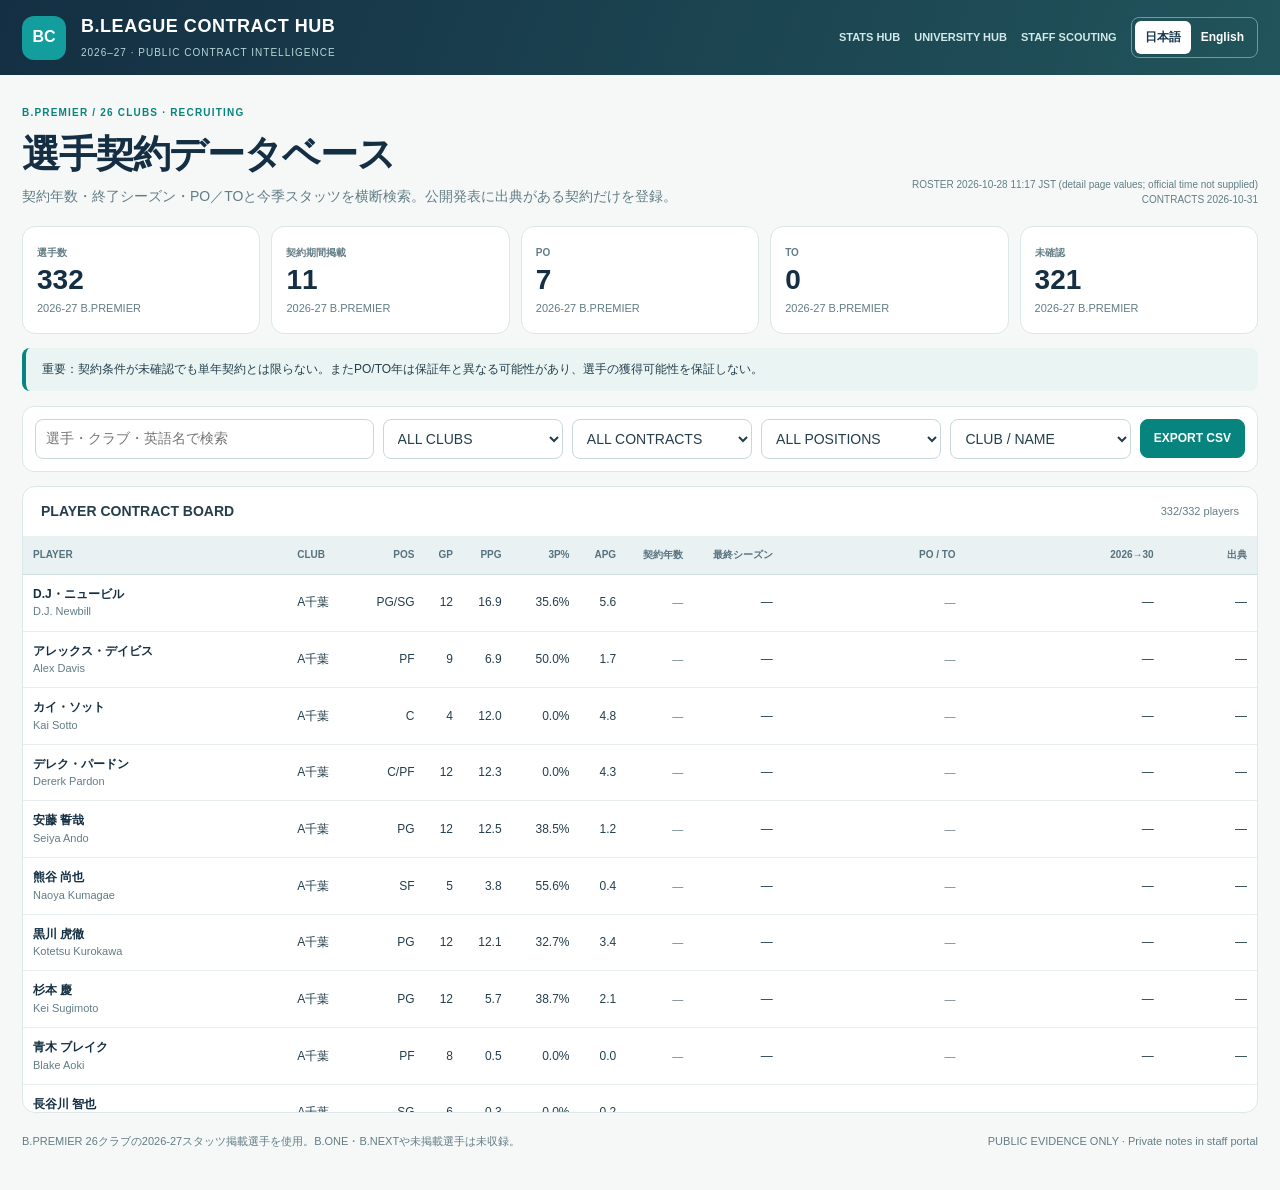
==== contracts/index.html @ 53d59f22 "feat: bilingual B.PREMIER contract term and PO/TO recruiting hub with 332-player live stats" ====
<!doctype html>
<html lang="ja"><head><meta charset="utf-8"><meta name="viewport" content="width=device-width,initial-scale=1">
<meta name="theme-color" content="#142f43"><title>B.LEAGUE CONTRACT HUB | 2026-27</title>
<style>
:root{--navy:#142f43;--teal:#07847e;--line:#dce7e7;--muted:#627d86;--text:#243e4c}
*{box-sizing:border-box}body{margin:0;background:#f6f8f7;color:var(--text);font:14px/1.55 -apple-system,BlinkMacSystemFont,"Hiragino Sans",sans-serif}button,input,select{font:inherit}button{cursor:pointer}a{color:var(--teal)}
.shell{max-width:1450px;margin:auto;padding:0 22px}header{background:linear-gradient(110deg,#142f43,#21545b);color:white}.head{min-height:75px;display:flex;align-items:center;gap:15px;flex-wrap:wrap}.logo{display:grid;place-items:center;width:44px;height:44px;border-radius:12px;background:#139e9d;font-weight:900;font-size:16px}.brand strong{display:block;letter-spacing:.03em;font-size:18px}.brand small{color:#b7d7d7;letter-spacing:.1em;font-size:10px}.nav{margin-left:auto;display:flex;align-items:center;gap:14px;flex-wrap:wrap}.nav a{color:#d1e9e8;font-size:11px;font-weight:800;text-decoration:none}.lang{display:flex;border-radius:8px;border:1px solid #6c9c9e;padding:3px}.lang button{background:transparent;border:0;color:#fff;border-radius:6px;padding:7px 10px;font-size:12px;font-weight:800}.lang button.active{background:#fff;color:#14374a}
.hero{padding:30px 0 18px;display:flex;align-items:end;justify-content:space-between;gap:15px}.hero h1{font-size:clamp(25px,3vw,42px);letter-spacing:-.03em;color:var(--navy);margin:3px 0}.hero p{color:var(--muted);margin:0;max-width:840px}.eyebrow{color:var(--teal);font-size:10px;font-weight:900;letter-spacing:.12em}.small{font-size:11px;color:var(--muted)}.updated{text-align:right;min-width:185px;font-size:10px;color:var(--muted)}.kpis{display:grid;grid-template-columns:repeat(5,1fr);gap:11px;margin-bottom:14px}.kpi{padding:14px;background:#fff;border:1px solid var(--line);border-radius:13px}.kpi small{color:var(--muted);font-size:10px;font-weight:800}.kpi strong{display:block;font-size:28px;color:var(--navy);line-height:1.25}.notice{border-left:4px solid var(--teal);background:#eaf5f3;border-radius:8px;padding:12px 16px;font-size:12px;margin-bottom:15px}
.filters{display:flex;align-items:center;flex-wrap:wrap;gap:9px;background:#fff;border:1px solid var(--line);border-radius:12px;padding:12px;margin-bottom:14px}.filters input,.filters select{border:1px solid #c8d8da;border-radius:8px;min-height:40px;background:#fff;color:var(--text);padding:7px 10px;flex:1;min-width:120px}.filters input{flex:2;min-width:230px}.btn{display:inline-block;border:1px solid #b6cacc;border-radius:8px;background:white;color:var(--navy);padding:9px 13px;font-weight:800;text-decoration:none;font-size:12px}.btn.primary{color:white;background:var(--teal);border-color:var(--teal)}.btn:focus-visible,a:focus-visible,input:focus-visible,select:focus-visible{outline:3px solid #26afa9;outline-offset:2px}
.panel{background:#fff;border:1px solid var(--line);border-radius:13px;overflow:hidden}.panel-head{display:flex;align-items:center;justify-content:space-between;gap:10px;padding:14px 18px}.table-wrap{overflow:auto;max-height:64vh;min-height:320px}.board{border-collapse:separate;border-spacing:0;width:100%;min-width:1220px;font-size:12px}.board th{position:sticky;top:0;background:#eaf1f2;z-index:1;color:#56727e;padding:11px 10px;font-size:10px;white-space:nowrap;text-align:right;border-bottom:1px solid #d0dfe1}.board th:first-child,.board th:nth-child(2){text-align:left}.board td{padding:10px;border-bottom:1px solid #e8eeee;text-align:right;white-space:nowrap;font-variant-numeric:tabular-nums}.board td:first-child,.board td:nth-child(2){text-align:left}.board tr:hover{background:#f3f9f8}.name{border:0;background:none;padding:0;color:var(--navy);font-weight:900;text-align:left}.name:hover{text-decoration:underline;color:var(--teal)}.badge{display:inline-block;padding:4px 8px;font-size:10px;font-weight:800;border-radius:7px;background:#ebf1f2;color:#647f88}.badge.po{background:#e0f3ec;color:#16745e}.badge.to{background:#fff0d9;color:#a16327}.badge.confirmed{background:#e2eff3;color:#176d82}.seasons{display:flex;gap:3px;justify-content:flex-end}.season{border-radius:5px;background:#eef2f3;color:#9aadb3;padding:4px 5px;font-weight:900;font-size:10px;min-width:37px;text-align:center}.season.fixed{background:#dceee8;color:#196b62}.season.po{background:#ffecdb;color:#a0662a}.season.to{background:#fff1b2;color:#8d6a1e}.empty{text-align:center;color:var(--muted);padding:40px!important}.footer{padding:20px 0 40px;display:flex;gap:16px;justify-content:space-between;flex-wrap:wrap;color:var(--muted);font-size:11px}
.backdrop{display:none;position:fixed;inset:0;z-index:20;background:#11293caa;justify-content:flex-end}.backdrop.open{display:flex}.drawer{background:white;width:min(590px,100%);height:100vh;overflow:auto;box-shadow:-20px 0 50px #17304144}.drawer-head{padding:24px;background:var(--navy);color:#fff}.drawer-head h2{margin:5px 0;font-size:25px}.drawer-head small{color:#c0d8db}.drawer-body{padding:22px}.card{border:1px solid var(--line);border-radius:12px;padding:16px;margin-bottom:14px}.card h3{margin:0 0 12px}.details{display:grid;grid-template-columns:repeat(2,minmax(0,1fr));gap:8px}.datum{background:#f1f6f6;padding:10px;border-radius:8px}.datum span{display:block;color:var(--muted);font-size:10px}.datum strong{font-size:16px}.timeline{display:grid;grid-template-columns:repeat(4,1fr);gap:5px}.timeline div{background:#f0f4f4;border-radius:6px;padding:10px 5px;text-align:center}.timeline div.opt{background:#ffeddd}.timeline div.fix{background:#d9ede7}.timeline small{display:block}.close{float:right;border:1px solid #86a8aa;background:transparent;color:#fff;padding:3px 10px;border-radius:7px;font-size:22px}
@media(max-width:880px){.kpis{grid-template-columns:repeat(3,1fr)}.hero{flex-direction:column;align-items:flex-start}.updated{text-align:left}.table-wrap{max-height:65vh}}@media(max-width:570px){.kpis{grid-template-columns:repeat(2,1fr)}.nav{margin-left:0}.shell{padding:0 12px}.filters input{min-width:100%}}
</style></head><body>
<header><div class="shell head"><div class="logo">BC</div><div class="brand"><strong>B.LEAGUE CONTRACT HUB</strong><small>2026–27 · PUBLIC CONTRACT INTELLIGENCE</small></div><div class="nav"><a href="../index.html">STATS HUB</a><a href="../recruiting/">UNIVERSITY HUB</a><a href="./staff.html">STAFF SCOUTING</a><div class="lang"><button id="ja" type="button">日本語</button><button id="en" type="button">English</button></div></div></div></header>
<main class="shell"><div class="hero"><div><div class="eyebrow">B.PREMIER / 26 CLUBS · RECRUITING</div><h1 id="heading">選手契約データベース</h1><p id="subheading">契約年数・終了シーズン・PO／TOと今季スタッツを横断検索。公開発表に出典がある契約だけを登録。</p></div><div class="updated"><span id="rosterUpdated"></span><div id="contractUpdated"></div></div></div>
<section id="kpis" class="kpis"></section>
<div id="notice" class="notice">重要：契約条件が未確認でも単年契約とは限らない。またPO/TO年は保証年と異なる可能性があり、選手の獲得可能性を保証しない。</div>
<div class="filters"><input id="query" type="search" placeholder="選手・クラブ・英語名で検索"><select id="club"><option value="">ALL CLUBS</option></select><select id="term"><option value="">ALL CONTRACTS</option><option value="known">契約期間掲載</option><option value="unknown">未確認</option><option value="po">PLAYER OPTION</option><option value="to">TEAM OPTION</option><option value="2027">2026-27終了</option><option value="2028">2027-28終了</option><option value="2029">2028-29終了</option></select><select id="position"><option value="">ALL POSITIONS</option></select><select id="sort"><option value="name">CLUB / NAME</option><option value="ppg">PPG ↓</option><option value="three">3P% ↓</option><option value="end">END ↑</option></select><button type="button" class="btn primary" id="export">EXPORT CSV</button></div>
<section class="panel"><div class="panel-head"><strong>PLAYER CONTRACT BOARD</strong><span id="resultCount" class="small"></span></div><div class="table-wrap"><table class="board"><thead><tr><th>PLAYER</th><th>CLUB</th><th>POS</th><th>GP</th><th>PPG</th><th>3P%</th><th>APG</th><th id="termTitle">契約年数</th><th id="endTitle">最終シーズン</th><th>PO / TO</th><th>2026→30</th><th id="evidenceTitle">出典</th></tr></thead><tbody id="results"><tr><td colspan="12" class="empty">Loading...</td></tr></tbody></table></div></section>
<div class="footer"><span id="footnote">B.PREMIER 26クラブの2026-27スタッツ掲載選手を使用。B.ONE・B.NEXTや未掲載選手は未収録。</span><span>PUBLIC EVIDENCE ONLY · Private notes in staff portal</span></div></main>
<div class="backdrop" id="overlay"><div class="drawer" role="dialog" aria-modal="true" aria-label="Player contract details" id="detail"></div></div>
<script>
'use strict';
const $=q=>document.querySelector(q);
const esc=v=>String(v??'').replace(/[&<>"']/g,c=>({'&':'&amp;','<':'&lt;','>':'&gt;','"':'&quot;',"'":'&#39;'}[c]));
const dict={
 ja:{heading:'選手契約データベース',sub:'契約年数・終了シーズン・PO／TOと今季スタッツを横断検索。公開発表に出典がある契約だけを登録。',notice:'重要：契約条件が未確認でも単年契約とは限らない。またPO/TO年は保証年と異なる可能性があり、選手の獲得可能性を保証しない。',foot:'B.PREMIER 26クラブの2026-27スタッツ掲載選手を使用。B.ONE・B.NEXTや未掲載選手は未収録。',search:'選手・クラブ・英語名で検索',known:'契約期間掲載',unknown:'未確認',term:'契約年数',end:'最終シーズン',evidence:'出典',years:'年',source:'公式記事',media:'報道記事',undisclosed:'オプション未公表',details:'契約概要',stats:'今季成績',original:'原文を開く',caution:'契約の実際の効力、オプション行使条件、交渉の可否はクラブ・代理人への確認が必要。',noTerms:'契約期間・オプション条件は未確認。'},
 en:{heading:'Player Contract Database',sub:'Search contract terms, final seasons, player/team options and season stats. Only evidenced public contract announcements are included.',notice:'Unverified does NOT mean a one-year contract. PO and TO years may not be guaranteed. Contract terms do not determine actual recruitment availability.',foot:'2026-27 published player stats from 26 B.PREMIER clubs. B.ONE, B.NEXT and unlisted players are not covered.',search:'Search player, club or English name',known:'Published terms',unknown:'Unverified',term:'Contract length',end:'Last season',evidence:'Source',years:'yr',source:'Club release',media:'Media report',undisclosed:'Options undisclosed',details:'Contract details',stats:'Season statistics',original:'View source',caution:'Verify the current terms, option triggers and recruitment eligibility with the club or authorized representative.',noTerms:'Contract duration and option terms are unverified.'}
};
let language='ja',joined=[],filtered=[],filters={query:'',club:'',term:'',position:'',sort:'name'};
try{language=localStorage.getItem('bcontract-lang')==='en'?'en':'ja'}catch{}
const t=k=>dict[language][k]||k;
const norm=s=>String(s||'').normalize('NFKC').replace(/[\s　・･.]/g,'').toLowerCase();
const idOf=p=>(String(p.url||'').match(/PlayerID=(\d+)/)||[])[1]||norm(p.club)+norm(p.name);
const labelYear=y=>Number.isInteger(y)?y+'-'+String(y+1).slice(-2):'—';
const fmt=n=>n===null||n===undefined||!Number.isFinite(Number(n))?'—':Number(n).toFixed(1);
const end=c=>c?.endYear?labelYear(c.endYear-1):'—';
const options=c=>c?.options?.length?c.options.map(o=>o.kind+' '+labelYear(o.year)).join(', '):(c?t('undisclosed'):'—');
function timeline(c){
 if(!c?.endYear)return '—';
 return '<div class="seasons">'+[2026,2027,2028,2029].map(y=>{
 const opt=c.options?.find(o=>o.year===y),inRange=c.startYear===null||c.startYear===undefined?null:y>=c.startYear&&y<c.endYear;
 const cls=opt?opt.kind.toLowerCase():inRange?'fixed':'';
 const symbol=opt?opt.kind:inRange?'●':'—';
 return '<span class="season '+cls+'" title="'+labelYear(y)+'">'+symbol+'</span>';
 }).join('')+'</div>';
}
function updateWords(){
 document.documentElement.lang=language;$('#heading').textContent=t('heading');$('#subheading').textContent=t('sub');$('#notice').textContent=t('notice');$('#footnote').textContent=t('foot');$('#query').placeholder=t('search');$('#termTitle').textContent=t('term');$('#endTitle').textContent=t('end');$('#evidenceTitle').textContent=t('evidence');
 $('#term option[value="known"]').textContent=t('known');$('#term option[value="unknown"]').textContent=t('unknown');
 for(const k of ['ja','en'])$('#'+k).classList.toggle('active',language===k);
}
function counter(){
 const known=joined.filter(p=>p.contract),po=joined.filter(p=>p.contract?.options?.some(o=>o.kind==='PO')),to=joined.filter(p=>p.contract?.options?.some(o=>o.kind==='TO'));
 const items=[[language==='ja'?'選手数':'Players',joined.length],[t('known'),known.length],['PO',po.length],['TO',to.length],[t('unknown'),joined.length-known.length]];
 $('#kpis').innerHTML=items.map(([k,v])=>'<div class="kpi"><small>'+esc(k)+'</small><strong>'+v+'</strong><span class="small">2026-27 B.PREMIER</span></div>').join('');
}
function optionsForFilters(){
 for(const [id,values] of [['club',[...new Set(joined.map(p=>p.club))].sort((a,b)=>a.localeCompare(b,'ja'))],['position',[...new Set(joined.map(p=>p.pos).filter(Boolean))].sort()]])$('#'+id).innerHTML='<option value="">ALL '+(id==='club'?'CLUBS':'POSITIONS')+'</option>'+values.map(x=>'<option value="'+esc(x)+'">'+esc(x)+'</option>').join('');
}
function apply(){
 const q=norm(filters.query);filtered=joined.filter(p=>{
 const c=p.contract;
 if(q&&!norm([p.name,p.name_en,p.club].join(' ')).includes(q))return false;
 if(filters.club&&filters.club!==p.club)return false;
 if(filters.position&&filters.position!==p.pos)return false;
 if(filters.term==='known'&&!c||filters.term==='unknown'&&!!c)return false;
 if(filters.term==='po'&&!c?.options?.some(o=>o.kind==='PO'))return false;
 if(filters.term==='to'&&!c?.options?.some(o=>o.kind==='TO'))return false;
 if(/^\d{4}$/.test(filters.term)&&c?.endYear!==Number(filters.term))return false;
 return true;
 });
 if(filters.sort==='name')filtered.sort((a,b)=>a.club.localeCompare(b.club,'ja')||a.name.localeCompare(b.name,'ja'));
 else if(filters.sort==='end')filtered.sort((a,b)=>(a.contract?.endYear??9999)-(b.contract?.endYear??9999));
 else {const field=filters.sort==='three'?'3FG%':'PPG';filtered.sort((a,b)=>(Number(b[field])||-1)-(Number(a[field])||-1))}
}
function render(){
 apply();counter();$('#resultCount').textContent=filtered.length+'/'+joined.length+' players';
 $('#results').innerHTML=filtered.length?filtered.map(p=>{
 const c=p.contract;
 return '<tr><td><button class="name" data-id="'+esc(idOf(p))+'">'+esc(p.name)+'</button><div class="small">'+esc(p.name_en||'')+'</div></td><td>'+esc(p.club)+'</td><td>'+esc(p.pos||'—')+'</td><td>'+esc(p.G??'—')+'</td><td>'+fmt(p.PPG)+'</td><td>'+fmt(p['3FG%'])+(p['3FG%']!=null?'%':'')+'</td><td>'+fmt(p.APG)+'</td><td>'+(c?'<span class="badge confirmed">'+(c.totalYears??'—')+' '+t('years')+'</span>':'<span class="small">—</span>')+'</td><td>'+esc(end(c))+'</td><td>'+(c?.options?.length?c.options.map(o=>'<span class="badge '+esc(o.kind.toLowerCase())+'">'+esc(o.kind)+' '+labelYear(o.year)+'</span>').join(' '):'<span class="small">'+esc(options(c))+'</span>')+'</td><td>'+timeline(c)+'</td><td>'+(c?'<a target="_blank" rel="noopener noreferrer" href="'+esc(c.source)+'">'+(c.sourceType==='club'?t('source'):t('media'))+' ↗</a>':'—')+'</td></tr>';
 }).join(''):'<tr><td class="empty" colspan="12">No matching records</td></tr>';
}
function show(id){
 const p=joined.find(x=>idOf(x)===id);if(!p)return;const c=p.contract;
 const info=[[t('term'),c?.totalYears!=null?c.totalYears+' '+t('years'):t('unknown')],[t('end'),end(c)],['PO / TO',options(c)],[t('evidence'),c?(c.sourceType==='club'?t('source'):t('media')):t('unknown')]];
 const stats=[['GP',p.G],['PPG',fmt(p.PPG)],['3P%',fmt(p['3FG%'])+'%'],['RPG',fmt(p.RPG)],['APG',fmt(p.APG)],['MIN/G',p.MINPG||'—']];
 $('#detail').innerHTML='<div class="drawer-head"><button id="close" class="close" type="button">×</button><small>'+esc(p.club)+' · #'+esc(p.number||'—')+'</small><h2>'+esc(p.name)+'</h2><small>'+esc(p.name_en||'')+' · '+esc(p.pos||'—')+'</small></div>'+
 '<div class="drawer-body"><section class="card"><h3>'+t('details')+'</h3><div class="details">'+info.map(([key,val])=>'<div class="datum"><span>'+esc(key)+'</span><strong>'+esc(val)+'</strong></div>').join('')+'</div><h3 style="margin-top:16px">TERM TIMELINE</h3><div class="timeline">'+[2026,2027,2028,2029].map(y=>{const o=c?.options?.find(x=>x.year===y),within=c?.startYear!=null&&y>=c.startYear&&y<c.endYear;return '<div class="'+(o?'opt':within?'fix':'')+'"><small>'+labelYear(y)+'</small><strong>'+(o?o.kind:within?'●':'—')+'</strong></div>'}).join('')+'</div><p class="small">'+esc(c?.note||t('noTerms'))+'</p>'+(c?'<p class="small">'+esc(c.announced)+'</p><a class="btn" href="'+esc(c.source)+'" target="_blank" rel="noopener noreferrer">'+t('original')+' ↗</a>':'')+'</section><section class="card"><h3>'+t('stats')+'</h3><div class="details">'+stats.map(([key,val])=>'<div class="datum"><span>'+key+'</span><strong>'+esc(val)+'</strong></div>').join('')+'</div><p><a href="'+esc(p.url||'#')+'" target="_blank" rel="noopener noreferrer">B.LEAGUE PROFILE ↗</a></p></section><p class="notice">'+t('caution')+'</p><a class="btn primary" href="./staff.html">STAFF SCOUTING</a></div>';
 $('#overlay').classList.add('open');document.body.style.overflow='hidden';$('#close').focus();
}
function closeDetail(){$('#overlay').classList.remove('open');document.body.style.overflow=''}
function exportCsv(){
 const keys=['club','name','name_en','number','pos','G','PPG','3FG%','APG','contractYears','startYear','endYear','options','announcement','source','sourceType','notes'];
 const quote=v=>{let s=String(v??'');if(/^[=+@]/.test(s))s="'"+s;return '"'+s.replaceAll('"','""')+'"';};
 const data=[keys.join(','),...filtered.map(p=>{const c=p.contract||{};const v={...p,contractYears:c.totalYears,startYear:c.startYear,endYear:c.endYear,options:options(p.contract),announcement:c.announced,source:c.source,sourceType:c.sourceType,notes:c.note};return keys.map(key=>quote(v[key])).join(',')})].join('\r\n');
 const blob=new Blob(['\ufeff'+data],{type:'text/csv;charset=utf-8'});const u=URL.createObjectURL(blob),link=document.createElement('a');link.href=u;link.download='bleague-contract-hub-2026-27.csv';link.click();setTimeout(()=>URL.revokeObjectURL(u),3000);
}
async function init(){
 try{
  const [r,c]=await Promise.all([fetch('../data/stats.json',{cache:'no-store'}),fetch('./contracts.json',{cache:'no-store'})]);
  if(!r.ok||!c.ok)throw Error('Official data unavailable');
  const stats=await r.json(),payload=await c.json();
  if(!Array.isArray(stats.players)||stats.players.length<100||!Array.isArray(payload.contracts))throw Error('Invalid stats or contract data');
  const map=new Map(payload.contracts.map(x=>[norm(x.club)+'|'+norm(x.name),x]));
  joined=stats.players.map(p=>({...p,contract:map.get(norm(p.club)+'|'+norm(p.name))||null}));
  $('#rosterUpdated').textContent='ROSTER '+(stats.updated?.players||'—');$('#contractUpdated').textContent='CONTRACTS '+payload.publishedAt;
  optionsForFilters();updateWords();render();
 }catch(err){$('#results').innerHTML='<tr><td colspan="12" class="empty">Data unavailable: '+esc(err.message)+'</td></tr>';console.error(err)}
}
for(const id of ['query','club','term','position','sort'])$('#'+id).addEventListener(id==='query'?'input':'change',e=>{filters[id]=e.target.value;render()});
for(const lang of ['ja','en'])$('#'+lang).addEventListener('click',()=>{language=lang;try{localStorage.setItem('bcontract-lang',lang)}catch{}updateWords();render()});
$('#export').addEventListener('click',exportCsv);$('#results').addEventListener('click',e=>{const b=e.target.closest('[data-id]');if(b)show(b.dataset.id)});
$('#overlay').addEventListener('click',e=>{if(e.target.id==='overlay'||e.target.id==='close')closeDetail()});
document.addEventListener('keydown',e=>{if(e.key==='Escape')closeDetail()});
updateWords();init();
</script></body></html>
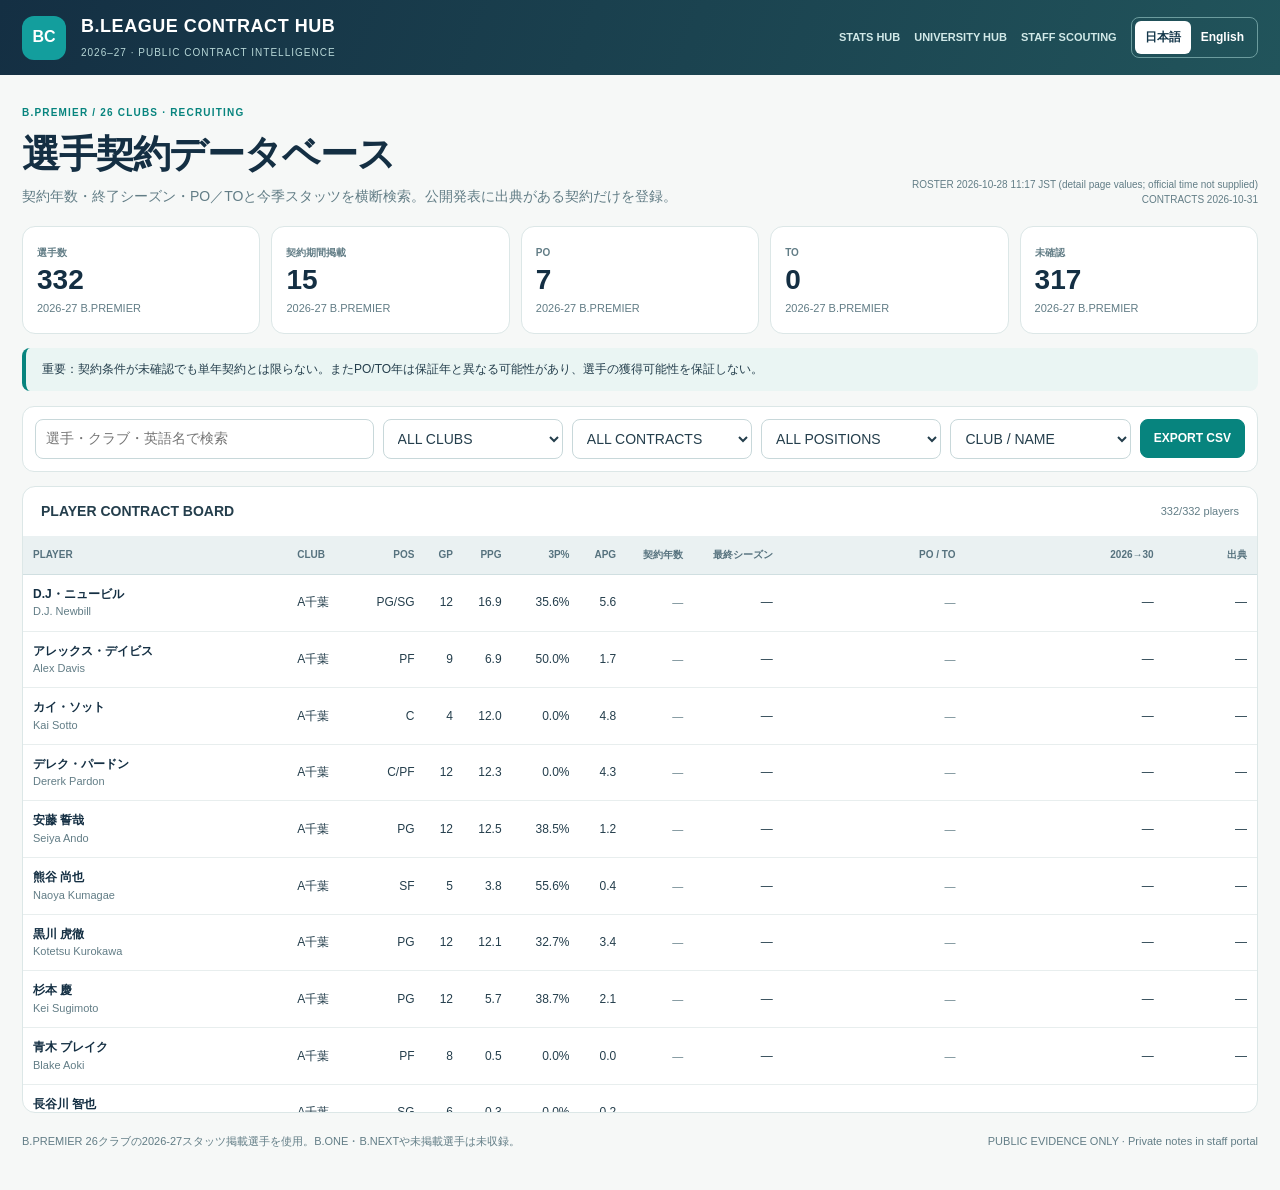
==== commit 2f82daa2: "fix(contracts): add 2029-30 expiration filter and handle missing 3P% correctly" ====
--- a/contracts/index.html
+++ b/contracts/index.html
@@ -15,7 +15,7 @@
 <main class="shell"><div class="hero"><div><div class="eyebrow">B.PREMIER / 26 CLUBS · RECRUITING</div><h1 id="heading">選手契約データベース</h1><p id="subheading">契約年数・終了シーズン・PO／TOと今季スタッツを横断検索。公開発表に出典がある契約だけを登録。</p></div><div class="updated"><span id="rosterUpdated"></span><div id="contractUpdated"></div></div></div>
 <section id="kpis" class="kpis"></section>
 <div id="notice" class="notice">重要：契約条件が未確認でも単年契約とは限らない。またPO/TO年は保証年と異なる可能性があり、選手の獲得可能性を保証しない。</div>
-<div class="filters"><input id="query" type="search" placeholder="選手・クラブ・英語名で検索"><select id="club"><option value="">ALL CLUBS</option></select><select id="term"><option value="">ALL CONTRACTS</option><option value="known">契約期間掲載</option><option value="unknown">未確認</option><option value="po">PLAYER OPTION</option><option value="to">TEAM OPTION</option><option value="2027">2026-27終了</option><option value="2028">2027-28終了</option><option value="2029">2028-29終了</option></select><select id="position"><option value="">ALL POSITIONS</option></select><select id="sort"><option value="name">CLUB / NAME</option><option value="ppg">PPG ↓</option><option value="three">3P% ↓</option><option value="end">END ↑</option></select><button type="button" class="btn primary" id="export">EXPORT CSV</button></div>
+<div class="filters"><input id="query" type="search" placeholder="選手・クラブ・英語名で検索"><select id="club"><option value="">ALL CLUBS</option></select><select id="term"><option value="">ALL CONTRACTS</option><option value="known">契約期間掲載</option><option value="unknown">未確認</option><option value="po">PLAYER OPTION</option><option value="to">TEAM OPTION</option><option value="2027">2026-27終了</option><option value="2028">2027-28終了</option><option value="2029">2028-29終了</option><option value="2030">2029-30終了</option></select><select id="position"><option value="">ALL POSITIONS</option></select><select id="sort"><option value="name">CLUB / NAME</option><option value="ppg">PPG ↓</option><option value="three">3P% ↓</option><option value="end">END ↑</option></select><button type="button" class="btn primary" id="export">EXPORT CSV</button></div>
 <section class="panel"><div class="panel-head"><strong>PLAYER CONTRACT BOARD</strong><span id="resultCount" class="small"></span></div><div class="table-wrap"><table class="board"><thead><tr><th>PLAYER</th><th>CLUB</th><th>POS</th><th>GP</th><th>PPG</th><th>3P%</th><th>APG</th><th id="termTitle">契約年数</th><th id="endTitle">最終シーズン</th><th>PO / TO</th><th>2026→30</th><th id="evidenceTitle">出典</th></tr></thead><tbody id="results"><tr><td colspan="12" class="empty">Loading...</td></tr></tbody></table></div></section>
 <div class="footer"><span id="footnote">B.PREMIER 26クラブの2026-27スタッツ掲載選手を使用。B.ONE・B.NEXTや未掲載選手は未収録。</span><span>PUBLIC EVIDENCE ONLY · Private notes in staff portal</span></div></main>
 <div class="backdrop" id="overlay"><div class="drawer" role="dialog" aria-modal="true" aria-label="Player contract details" id="detail"></div></div>
@@ -84,7 +84,7 @@
 function show(id){
  const p=joined.find(x=>idOf(x)===id);if(!p)return;const c=p.contract;
  const info=[[t('term'),c?.totalYears!=null?c.totalYears+' '+t('years'):t('unknown')],[t('end'),end(c)],['PO / TO',options(c)],[t('evidence'),c?(c.sourceType==='club'?t('source'):t('media')):t('unknown')]];
- const stats=[['GP',p.G],['PPG',fmt(p.PPG)],['3P%',fmt(p['3FG%'])+'%'],['RPG',fmt(p.RPG)],['APG',fmt(p.APG)],['MIN/G',p.MINPG||'—']];
+ const stats=[['GP',p.G],['PPG',fmt(p.PPG)],['3P%',fmt(p['3FG%'])+(p['3FG%']!=null?'%':'')],['RPG',fmt(p.RPG)],['APG',fmt(p.APG)],['MIN/G',p.MINPG||'—']];
  $('#detail').innerHTML='<div class="drawer-head"><button id="close" class="close" type="button">×</button><small>'+esc(p.club)+' · #'+esc(p.number||'—')+'</small><h2>'+esc(p.name)+'</h2><small>'+esc(p.name_en||'')+' · '+esc(p.pos||'—')+'</small></div>'+
  '<div class="drawer-body"><section class="card"><h3>'+t('details')+'</h3><div class="details">'+info.map(([key,val])=>'<div class="datum"><span>'+esc(key)+'</span><strong>'+esc(val)+'</strong></div>').join('')+'</div><h3 style="margin-top:16px">TERM TIMELINE</h3><div class="timeline">'+[2026,2027,2028,2029].map(y=>{const o=c?.options?.find(x=>x.year===y),within=c?.startYear!=null&&y>=c.startYear&&y<c.endYear;return '<div class="'+(o?'opt':within?'fix':'')+'"><small>'+labelYear(y)+'</small><strong>'+(o?o.kind:within?'●':'—')+'</strong></div>'}).join('')+'</div><p class="small">'+esc(c?.note||t('noTerms'))+'</p>'+(c?'<p class="small">'+esc(c.announced)+'</p><a class="btn" href="'+esc(c.source)+'" target="_blank" rel="noopener noreferrer">'+t('original')+' ↗</a>':'')+'</section><section class="card"><h3>'+t('stats')+'</h3><div class="details">'+stats.map(([key,val])=>'<div class="datum"><span>'+key+'</span><strong>'+esc(val)+'</strong></div>').join('')+'</div><p><a href="'+esc(p.url||'#')+'" target="_blank" rel="noopener noreferrer">B.LEAGUE PROFILE ↗</a></p></section><p class="notice">'+t('caution')+'</p><a class="btn primary" href="./staff.html">STAFF SCOUTING</a></div>';
  $('#overlay').classList.add('open');document.body.style.overflow='hidden';$('#close').focus();
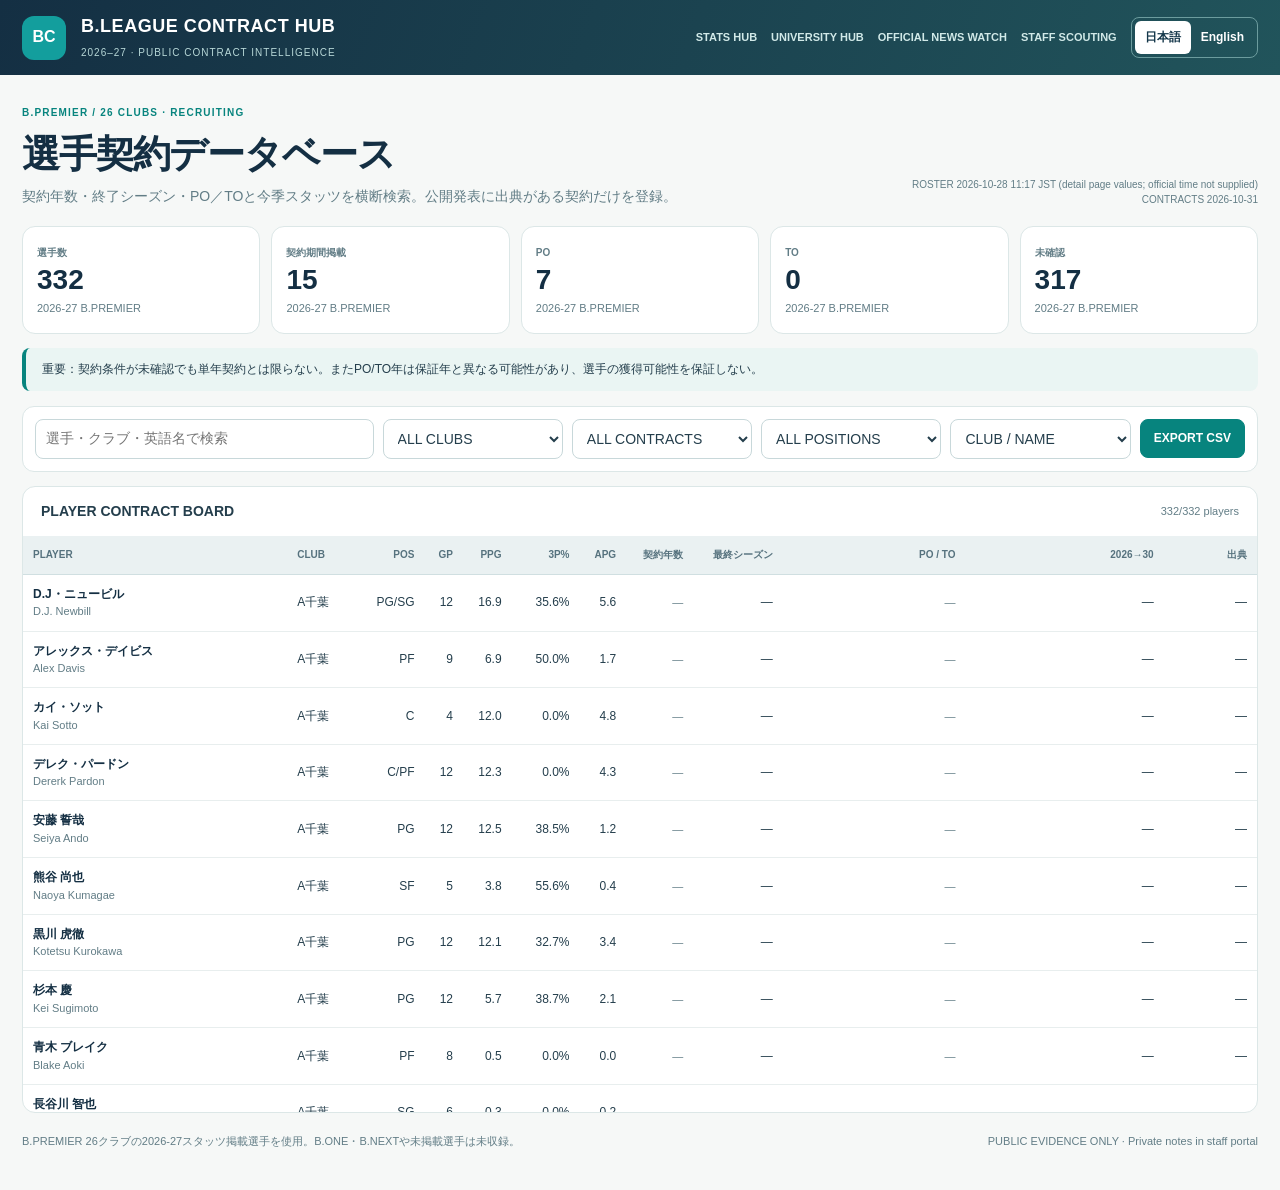
==== commit 9525baa1: "feat(contracts): link official contract announcement queue in hub navigation" ====
--- a/contracts/index.html
+++ b/contracts/index.html
@@ -11,7 +11,7 @@
 .backdrop{display:none;position:fixed;inset:0;z-index:20;background:#11293caa;justify-content:flex-end}.backdrop.open{display:flex}.drawer{background:white;width:min(590px,100%);height:100vh;overflow:auto;box-shadow:-20px 0 50px #17304144}.drawer-head{padding:24px;background:var(--navy);color:#fff}.drawer-head h2{margin:5px 0;font-size:25px}.drawer-head small{color:#c0d8db}.drawer-body{padding:22px}.card{border:1px solid var(--line);border-radius:12px;padding:16px;margin-bottom:14px}.card h3{margin:0 0 12px}.details{display:grid;grid-template-columns:repeat(2,minmax(0,1fr));gap:8px}.datum{background:#f1f6f6;padding:10px;border-radius:8px}.datum span{display:block;color:var(--muted);font-size:10px}.datum strong{font-size:16px}.timeline{display:grid;grid-template-columns:repeat(4,1fr);gap:5px}.timeline div{background:#f0f4f4;border-radius:6px;padding:10px 5px;text-align:center}.timeline div.opt{background:#ffeddd}.timeline div.fix{background:#d9ede7}.timeline small{display:block}.close{float:right;border:1px solid #86a8aa;background:transparent;color:#fff;padding:3px 10px;border-radius:7px;font-size:22px}
 @media(max-width:880px){.kpis{grid-template-columns:repeat(3,1fr)}.hero{flex-direction:column;align-items:flex-start}.updated{text-align:left}.table-wrap{max-height:65vh}}@media(max-width:570px){.kpis{grid-template-columns:repeat(2,1fr)}.nav{margin-left:0}.shell{padding:0 12px}.filters input{min-width:100%}}
 </style></head><body>
-<header><div class="shell head"><div class="logo">BC</div><div class="brand"><strong>B.LEAGUE CONTRACT HUB</strong><small>2026–27 · PUBLIC CONTRACT INTELLIGENCE</small></div><div class="nav"><a href="../index.html">STATS HUB</a><a href="../recruiting/">UNIVERSITY HUB</a><a href="./staff.html">STAFF SCOUTING</a><div class="lang"><button id="ja" type="button">日本語</button><button id="en" type="button">English</button></div></div></div></header>
+<header><div class="shell head"><div class="logo">BC</div><div class="brand"><strong>B.LEAGUE CONTRACT HUB</strong><small>2026–27 · PUBLIC CONTRACT INTELLIGENCE</small></div><div class="nav"><a href="../index.html">STATS HUB</a><a href="../recruiting/">UNIVERSITY HUB</a><a href="./watch.html">OFFICIAL NEWS WATCH</a><a href="./staff.html">STAFF SCOUTING</a><div class="lang"><button id="ja" type="button">日本語</button><button id="en" type="button">English</button></div></div></div></header>
 <main class="shell"><div class="hero"><div><div class="eyebrow">B.PREMIER / 26 CLUBS · RECRUITING</div><h1 id="heading">選手契約データベース</h1><p id="subheading">契約年数・終了シーズン・PO／TOと今季スタッツを横断検索。公開発表に出典がある契約だけを登録。</p></div><div class="updated"><span id="rosterUpdated"></span><div id="contractUpdated"></div></div></div>
 <section id="kpis" class="kpis"></section>
 <div id="notice" class="notice">重要：契約条件が未確認でも単年契約とは限らない。またPO/TO年は保証年と異なる可能性があり、選手の獲得可能性を保証しない。</div>
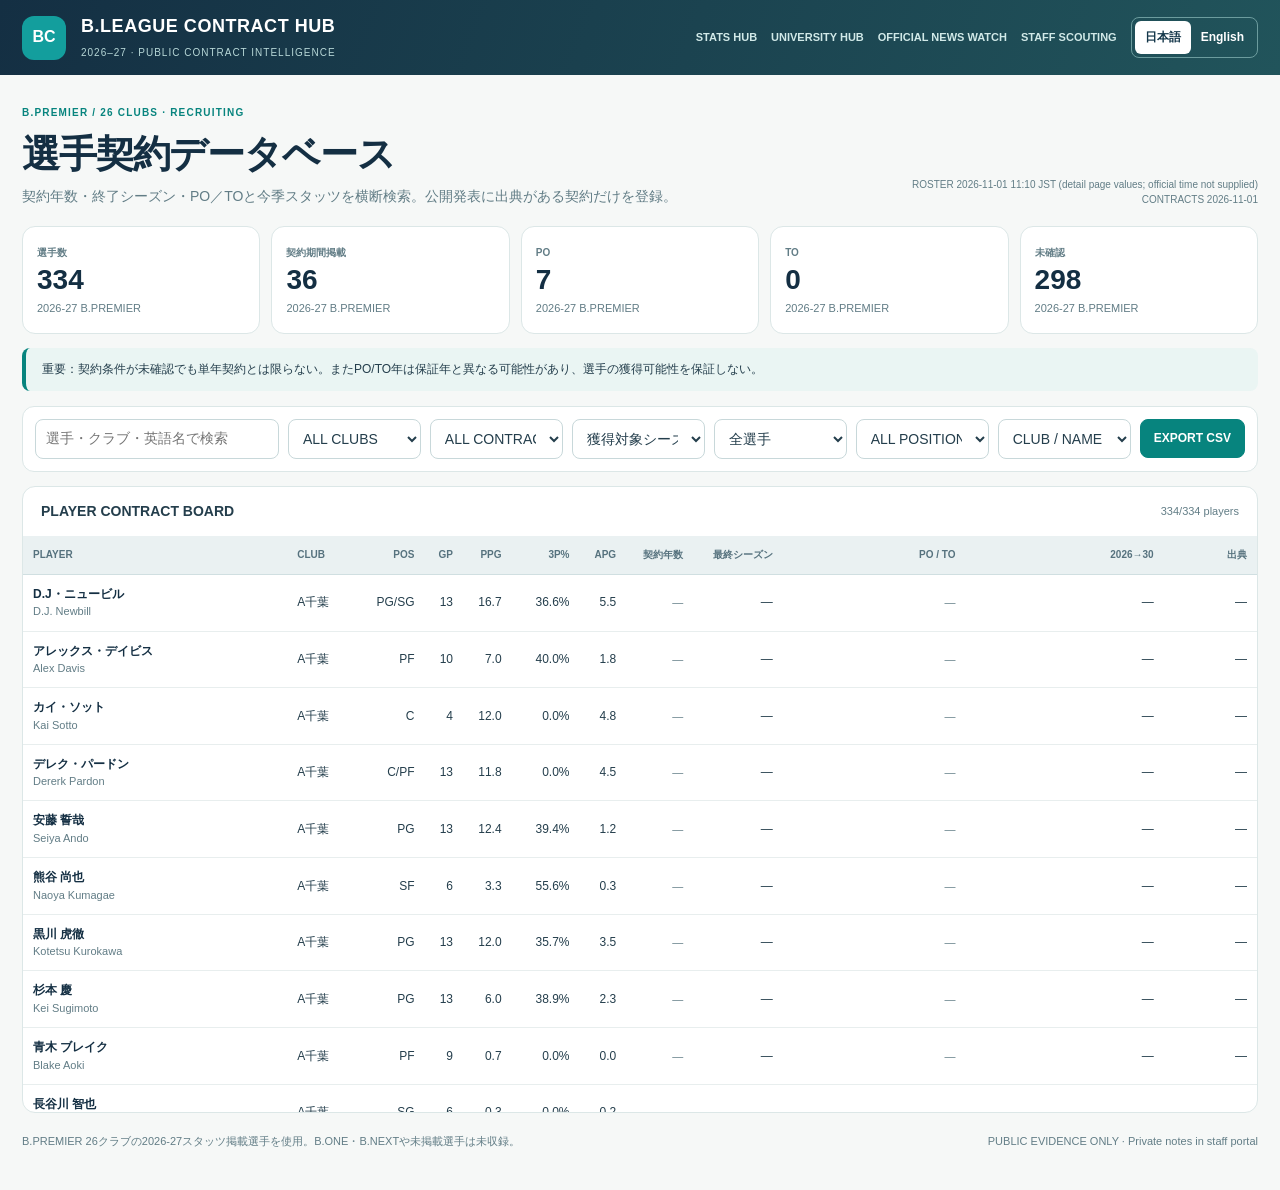
==== commit 89349674: "Add season-specific evidence-based recruiting candidate filters to Contract Hub" ====
--- a/contracts/index.html
+++ b/contracts/index.html
@@ -15,7 +15,7 @@
 <main class="shell"><div class="hero"><div><div class="eyebrow">B.PREMIER / 26 CLUBS · RECRUITING</div><h1 id="heading">選手契約データベース</h1><p id="subheading">契約年数・終了シーズン・PO／TOと今季スタッツを横断検索。公開発表に出典がある契約だけを登録。</p></div><div class="updated"><span id="rosterUpdated"></span><div id="contractUpdated"></div></div></div>
 <section id="kpis" class="kpis"></section>
 <div id="notice" class="notice">重要：契約条件が未確認でも単年契約とは限らない。またPO/TO年は保証年と異なる可能性があり、選手の獲得可能性を保証しない。</div>
-<div class="filters"><input id="query" type="search" placeholder="選手・クラブ・英語名で検索"><select id="club"><option value="">ALL CLUBS</option></select><select id="term"><option value="">ALL CONTRACTS</option><option value="known">契約期間掲載</option><option value="unknown">未確認</option><option value="po">PLAYER OPTION</option><option value="to">TEAM OPTION</option><option value="2027">2026-27終了</option><option value="2028">2027-28終了</option><option value="2029">2028-29終了</option><option value="2030">2029-30終了</option></select><select id="position"><option value="">ALL POSITIONS</option></select><select id="sort"><option value="name">CLUB / NAME</option><option value="ppg">PPG ↓</option><option value="three">3P% ↓</option><option value="end">END ↑</option></select><button type="button" class="btn primary" id="export">EXPORT CSV</button></div>
+<div class="filters"><input id="query" type="search" placeholder="選手・クラブ・英語名で検索"><select id="club"><option value="">ALL CLUBS</option></select><select id="term"><option value="">ALL CONTRACTS</option><option value="known">契約期間掲載</option><option value="unknown">未確認</option><option value="po">PLAYER OPTION</option><option value="to">TEAM OPTION</option><option value="2027">2026-27終了</option><option value="2028">2027-28終了</option><option value="2029">2028-29終了</option><option value="2030">2029-30終了</option></select><select id="targetSeason" aria-label="Target recruiting season"><option value="">ALL TARGET SEASONS</option><option value="2027">2027-28</option><option value="2028">2028-29</option><option value="2029">2029-30</option></select><select id="availability" aria-label="Recruiting candidate category"><option value="">ALL PLAYERS</option><option value="potential">EXPIRY / PO / TO</option><option value="expiry">CONTRACT EXPIRY</option><option value="option">PO / TO WINDOW</option></select><select id="position"><option value="">ALL POSITIONS</option></select><select id="sort"><option value="name">CLUB / NAME</option><option value="ppg">PPG ↓</option><option value="three">3P% ↓</option><option value="end">END ↑</option></select><button type="button" class="btn primary" id="export">EXPORT CSV</button></div>
 <section class="panel"><div class="panel-head"><strong>PLAYER CONTRACT BOARD</strong><span id="resultCount" class="small"></span></div><div class="table-wrap"><table class="board"><thead><tr><th>PLAYER</th><th>CLUB</th><th>POS</th><th>GP</th><th>PPG</th><th>3P%</th><th>APG</th><th id="termTitle">契約年数</th><th id="endTitle">最終シーズン</th><th>PO / TO</th><th>2026→30</th><th id="evidenceTitle">出典</th></tr></thead><tbody id="results"><tr><td colspan="12" class="empty">Loading...</td></tr></tbody></table></div></section>
 <div class="footer"><span id="footnote">B.PREMIER 26クラブの2026-27スタッツ掲載選手を使用。B.ONE・B.NEXTや未掲載選手は未収録。</span><span>PUBLIC EVIDENCE ONLY · Private notes in staff portal</span></div></main>
 <div class="backdrop" id="overlay"><div class="drawer" role="dialog" aria-modal="true" aria-label="Player contract details" id="detail"></div></div>
@@ -27,7 +27,7 @@
  ja:{heading:'選手契約データベース',sub:'契約年数・終了シーズン・PO／TOと今季スタッツを横断検索。公開発表に出典がある契約だけを登録。',notice:'重要：契約条件が未確認でも単年契約とは限らない。またPO/TO年は保証年と異なる可能性があり、選手の獲得可能性を保証しない。',foot:'B.PREMIER 26クラブの2026-27スタッツ掲載選手を使用。B.ONE・B.NEXTや未掲載選手は未収録。',search:'選手・クラブ・英語名で検索',known:'契約期間掲載',unknown:'未確認',term:'契約年数',end:'最終シーズン',evidence:'出典',years:'年',source:'公式記事',media:'報道記事',undisclosed:'オプション未公表',details:'契約概要',stats:'今季成績',original:'原文を開く',caution:'契約の実際の効力、オプション行使条件、交渉の可否はクラブ・代理人への確認が必要。',noTerms:'契約期間・オプション条件は未確認。'},
  en:{heading:'Player Contract Database',sub:'Search contract terms, final seasons, player/team options and season stats. Only evidenced public contract announcements are included.',notice:'Unverified does NOT mean a one-year contract. PO and TO years may not be guaranteed. Contract terms do not determine actual recruitment availability.',foot:'2026-27 published player stats from 26 B.PREMIER clubs. B.ONE, B.NEXT and unlisted players are not covered.',search:'Search player, club or English name',known:'Published terms',unknown:'Unverified',term:'Contract length',end:'Last season',evidence:'Source',years:'yr',source:'Club release',media:'Media report',undisclosed:'Options undisclosed',details:'Contract details',stats:'Season statistics',original:'View source',caution:'Verify the current terms, option triggers and recruitment eligibility with the club or authorized representative.',noTerms:'Contract duration and option terms are unverified.'}
 };
-let language='ja',joined=[],filtered=[],filters={query:'',club:'',term:'',position:'',sort:'name'};
+let language='ja',joined=[],filtered=[],filters={query:'',club:'',term:'',position:'',sort:'name',targetSeason:'',availability:''};
 try{language=localStorage.getItem('bcontract-lang')==='en'?'en':'ja'}catch{}
 const t=k=>dict[language][k]||k;
 const norm=s=>String(s||'').normalize('NFKC').replace(/[\s　・･.]/g,'').toLowerCase();
@@ -48,6 +48,9 @@
 function updateWords(){
  document.documentElement.lang=language;$('#heading').textContent=t('heading');$('#subheading').textContent=t('sub');$('#notice').textContent=t('notice');$('#footnote').textContent=t('foot');$('#query').placeholder=t('search');$('#termTitle').textContent=t('term');$('#endTitle').textContent=t('end');$('#evidenceTitle').textContent=t('evidence');
  $('#term option[value="known"]').textContent=t('known');$('#term option[value="unknown"]').textContent=t('unknown');
+ $('#targetSeason option[value=""]').textContent=language==='ja'?'獲得対象シーズン':'Target season';
+ const labels=language==='ja'?['全選手','契約満了・PO/TO候補','契約満了候補','PO / TO対象']:['All players','Expiry / PO / TO candidates','Contract expiry candidates','PO / TO windows'];
+ [...$('#availability').options].forEach((o,i)=>o.textContent=labels[i]);
  for(const k of ['ja','en'])$('#'+k).classList.toggle('active',language===k);
 }
 function counter(){
@@ -58,12 +61,21 @@
 function optionsForFilters(){
  for(const [id,values] of [['club',[...new Set(joined.map(p=>p.club))].sort((a,b)=>a.localeCompare(b,'ja'))],['position',[...new Set(joined.map(p=>p.pos).filter(Boolean))].sort()]])$('#'+id).innerHTML='<option value="">ALL '+(id==='club'?'CLUBS':'POSITIONS')+'</option>'+values.map(x=>'<option value="'+esc(x)+'">'+esc(x)+'</option>').join('');
 }
+function candidateClass(c,y){
+ if(!c||!Number.isInteger(y))return '';
+ // An option applies to its named season; it does not establish a free-agent date.
+ if(c.options?.some(o=>o.year===y&&(o.kind==='PO'||o.kind==='TO')))return 'option';
+ // End year is exclusive: endYear=2027 means last season 2026-27.
+ if(c.endYear===y&&c.verification==='source_backed'&&c.startYear!==null)return 'expiry';
+ return '';
+}
 function apply(){
  const q=norm(filters.query);filtered=joined.filter(p=>{
  const c=p.contract;
  if(q&&!norm([p.name,p.name_en,p.club].join(' ')).includes(q))return false;
  if(filters.club&&filters.club!==p.club)return false;
  if(filters.position&&filters.position!==p.pos)return false;
+ if(filters.availability){const y=Number(filters.targetSeason);if(!y)return false;const kind=candidateClass(c,y);if(filters.availability==='potential'&&!kind||filters.availability==='expiry'&&kind!=='expiry'||filters.availability==='option'&&kind!=='option')return false;}
  if(filters.term==='known'&&!c||filters.term==='unknown'&&!!c)return false;
  if(filters.term==='po'&&!c?.options?.some(o=>o.kind==='PO'))return false;
  if(filters.term==='to'&&!c?.options?.some(o=>o.kind==='TO'))return false;
@@ -108,7 +120,7 @@
   optionsForFilters();updateWords();render();
  }catch(err){$('#results').innerHTML='<tr><td colspan="12" class="empty">Data unavailable: '+esc(err.message)+'</td></tr>';console.error(err)}
 }
-for(const id of ['query','club','term','position','sort'])$('#'+id).addEventListener(id==='query'?'input':'change',e=>{filters[id]=e.target.value;render()});
+for(const id of ['query','club','term','position','sort','targetSeason','availability'])$('#'+id).addEventListener(id==='query'?'input':'change',e=>{filters[id]=e.target.value;render()});
 for(const lang of ['ja','en'])$('#'+lang).addEventListener('click',()=>{language=lang;try{localStorage.setItem('bcontract-lang',lang)}catch{}updateWords();render()});
 $('#export').addEventListener('click',exportCsv);$('#results').addEventListener('click',e=>{const b=e.target.closest('[data-id]');if(b)show(b.dataset.id)});
 $('#overlay').addEventListener('click',e=>{if(e.target.id==='overlay'||e.target.id==='close')closeDetail()});
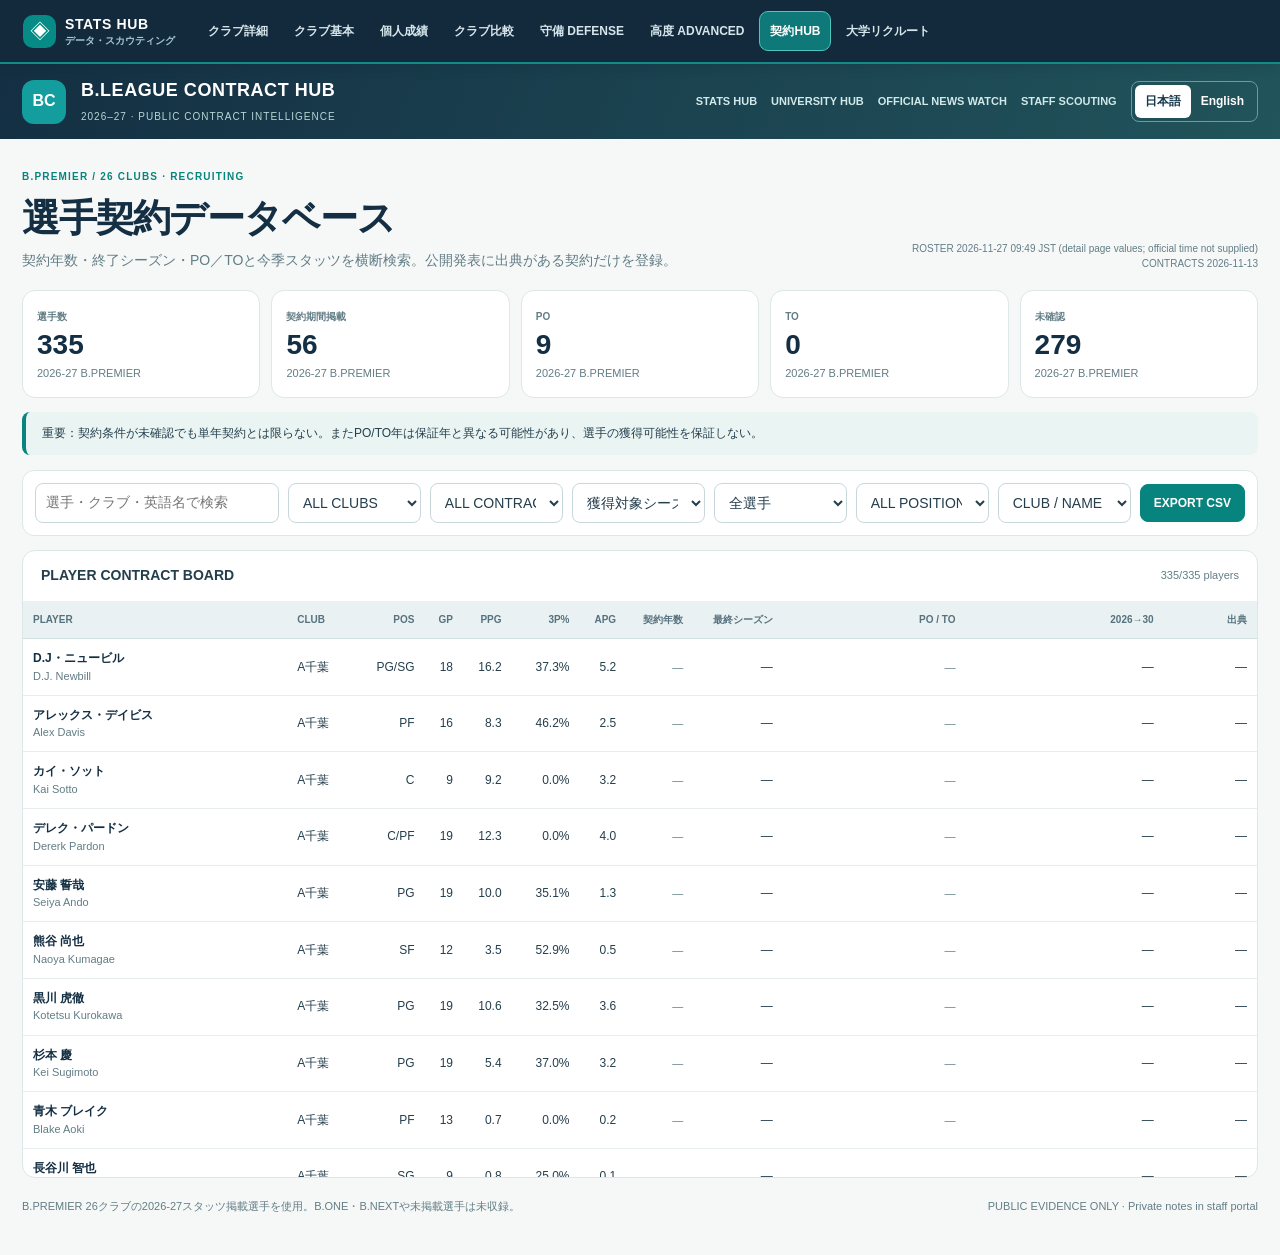
==== commit 14a4bfc4: "Add shared page switcher to contracts/index.html" ====
--- a/contracts/index.html
+++ b/contracts/index.html
@@ -10,7 +10,8 @@
 .panel{background:#fff;border:1px solid var(--line);border-radius:13px;overflow:hidden}.panel-head{display:flex;align-items:center;justify-content:space-between;gap:10px;padding:14px 18px}.table-wrap{overflow:auto;max-height:64vh;min-height:320px}.board{border-collapse:separate;border-spacing:0;width:100%;min-width:1220px;font-size:12px}.board th{position:sticky;top:0;background:#eaf1f2;z-index:1;color:#56727e;padding:11px 10px;font-size:10px;white-space:nowrap;text-align:right;border-bottom:1px solid #d0dfe1}.board th:first-child,.board th:nth-child(2){text-align:left}.board td{padding:10px;border-bottom:1px solid #e8eeee;text-align:right;white-space:nowrap;font-variant-numeric:tabular-nums}.board td:first-child,.board td:nth-child(2){text-align:left}.board tr:hover{background:#f3f9f8}.name{border:0;background:none;padding:0;color:var(--navy);font-weight:900;text-align:left}.name:hover{text-decoration:underline;color:var(--teal)}.badge{display:inline-block;padding:4px 8px;font-size:10px;font-weight:800;border-radius:7px;background:#ebf1f2;color:#647f88}.badge.po{background:#e0f3ec;color:#16745e}.badge.to{background:#fff0d9;color:#a16327}.badge.confirmed{background:#e2eff3;color:#176d82}.seasons{display:flex;gap:3px;justify-content:flex-end}.season{border-radius:5px;background:#eef2f3;color:#9aadb3;padding:4px 5px;font-weight:900;font-size:10px;min-width:37px;text-align:center}.season.fixed{background:#dceee8;color:#196b62}.season.po{background:#ffecdb;color:#a0662a}.season.to{background:#fff1b2;color:#8d6a1e}.empty{text-align:center;color:var(--muted);padding:40px!important}.footer{padding:20px 0 40px;display:flex;gap:16px;justify-content:space-between;flex-wrap:wrap;color:var(--muted);font-size:11px}
 .backdrop{display:none;position:fixed;inset:0;z-index:20;background:#11293caa;justify-content:flex-end}.backdrop.open{display:flex}.drawer{background:white;width:min(590px,100%);height:100vh;overflow:auto;box-shadow:-20px 0 50px #17304144}.drawer-head{padding:24px;background:var(--navy);color:#fff}.drawer-head h2{margin:5px 0;font-size:25px}.drawer-head small{color:#c0d8db}.drawer-body{padding:22px}.card{border:1px solid var(--line);border-radius:12px;padding:16px;margin-bottom:14px}.card h3{margin:0 0 12px}.details{display:grid;grid-template-columns:repeat(2,minmax(0,1fr));gap:8px}.datum{background:#f1f6f6;padding:10px;border-radius:8px}.datum span{display:block;color:var(--muted);font-size:10px}.datum strong{font-size:16px}.timeline{display:grid;grid-template-columns:repeat(4,1fr);gap:5px}.timeline div{background:#f0f4f4;border-radius:6px;padding:10px 5px;text-align:center}.timeline div.opt{background:#ffeddd}.timeline div.fix{background:#d9ede7}.timeline small{display:block}.close{float:right;border:1px solid #86a8aa;background:transparent;color:#fff;padding:3px 10px;border-radius:7px;font-size:22px}
 @media(max-width:880px){.kpis{grid-template-columns:repeat(3,1fr)}.hero{flex-direction:column;align-items:flex-start}.updated{text-align:left}.table-wrap{max-height:65vh}}@media(max-width:570px){.kpis{grid-template-columns:repeat(2,1fr)}.nav{margin-left:0}.shell{padding:0 12px}.filters input{min-width:100%}}
-</style></head><body>
+</style><link rel="stylesheet" href="../hub-nav.css?v=20261127"><script defer src="../hub-nav.js?v=20261127"></script>
+</head><body>
 <header><div class="shell head"><div class="logo">BC</div><div class="brand"><strong>B.LEAGUE CONTRACT HUB</strong><small>2026–27 · PUBLIC CONTRACT INTELLIGENCE</small></div><div class="nav"><a href="../index.html">STATS HUB</a><a href="../recruiting/">UNIVERSITY HUB</a><a href="./watch.html">OFFICIAL NEWS WATCH</a><a href="./staff.html">STAFF SCOUTING</a><div class="lang"><button id="ja" type="button">日本語</button><button id="en" type="button">English</button></div></div></div></header>
 <main class="shell"><div class="hero"><div><div class="eyebrow">B.PREMIER / 26 CLUBS · RECRUITING</div><h1 id="heading">選手契約データベース</h1><p id="subheading">契約年数・終了シーズン・PO／TOと今季スタッツを横断検索。公開発表に出典がある契約だけを登録。</p></div><div class="updated"><span id="rosterUpdated"></span><div id="contractUpdated"></div></div></div>
 <section id="kpis" class="kpis"></section>
--- a/hub-nav.css
+++ b/hub-nav.css
@@ -0,0 +1,158 @@
+/* Shared navigation for the STATS HUB family. Entirely scoped to #hubGlobalNav. */
+#hubGlobalNav{
+  --hub-ink:#f6fafb;
+  --hub-aqua:#99e2da;
+  position:sticky;
+  top:0;
+  z-index:100;
+  isolation:isolate;
+  width:100%;
+  background:#132a3d;
+  color:var(--hub-ink);
+  border-bottom:2px solid #138a88;
+  box-shadow:0 3px 12px rgba(5,29,44,.16);
+  font-family:-apple-system,BlinkMacSystemFont,"Hiragino Sans","Noto Sans JP",sans-serif;
+  font-size:13px;
+  line-height:1.35;
+}
+#hubGlobalNav *,
+#hubGlobalNav *::before,
+#hubGlobalNav *::after{box-sizing:border-box}
+#hubGlobalNav .hub-nav-inner{
+  max-width:1510px;
+  padding:8px 19px;
+  margin:0 auto;
+  display:flex;
+  align-items:center;
+  gap:18px;
+}
+#hubGlobalNav .hub-nav-brand{
+  flex:0 0 auto;
+  display:flex;
+  align-items:center;
+  gap:9px;
+  color:#fff!important;
+  text-decoration:none!important;
+  padding:6px 4px;
+  min-width:152px;
+  white-space:nowrap;
+}
+#hubGlobalNav .hub-nav-mark{
+  display:grid;
+  place-items:center;
+  width:33px;
+  height:33px;
+  border-radius:10px;
+  color:#fff;
+  background:#078b87;
+  font-size:20px;
+  line-height:1;
+}
+#hubGlobalNav .hub-nav-brand-name{font-weight:850;letter-spacing:.045em;font-size:14px;display:block}
+#hubGlobalNav .hub-nav-brand-desc{color:#a8c9d0;display:block;font-size:10px;font-weight:650}
+#hubGlobalNav .hub-nav-links{
+  display:flex;
+  align-items:center;
+  gap:4px;
+  overflow-x:auto;
+  scrollbar-width:thin;
+  scrollbar-color:#53757e transparent;
+  min-width:0;
+  flex:1 1 auto;
+  padding:3px 0;
+}
+#hubGlobalNav .hub-nav-link{
+  display:inline-flex;
+  align-items:center;
+  justify-content:center;
+  white-space:nowrap;
+  color:#d6e6eb!important;
+  text-decoration:none!important;
+  padding:11px 10px;
+  border-radius:9px;
+  font-size:12px;
+  font-weight:720;
+  border:1px solid transparent;
+  transition:background-color .13s,color .13s;
+  min-height:40px;
+}
+#hubGlobalNav .hub-nav-link:hover{background:#29495c;color:#fff!important}
+#hubGlobalNav .hub-nav-link[aria-current="page"]{
+  color:#fff!important;
+  background:#0e7978;
+  border-color:#4cc6bd;
+  font-weight:850;
+}
+#hubGlobalNav :is(a,select):focus-visible{
+  outline:3px solid #f7c573;
+  outline-offset:2px;
+}
+#hubGlobalNav .hub-nav-mobile{display:none}
+#hubGlobalNav .hub-nav-quick{display:none}
+@media (max-width:830px){
+  #hubGlobalNav .hub-nav-inner{padding:9px 14px;gap:10px;flex-wrap:wrap}
+  #hubGlobalNav .hub-nav-brand{min-width:auto;padding:1px 0;flex:0 0 auto}
+  #hubGlobalNav .hub-nav-mark{height:30px;width:30px;border-radius:8px}
+  #hubGlobalNav .hub-nav-brand-name{font-size:13px}
+  #hubGlobalNav .hub-nav-brand-desc{font-size:9px}
+  #hubGlobalNav .hub-nav-links{display:none}
+  #hubGlobalNav .hub-nav-mobile{
+    display:flex;
+    align-items:center;
+    gap:7px;
+    margin-left:auto;
+    min-width:0;
+    flex:1;
+    justify-content:flex-end;
+  }
+  #hubGlobalNav .hub-nav-mobile-label{
+    color:#c5d9e0;
+    font-size:11px;
+    font-weight:750;
+    white-space:nowrap;
+  }
+  #hubGlobalNav .hub-nav-select{
+    flex:1;
+    min-width:0;
+    width:auto;
+    max-width:225px;
+    height:38px;
+    margin:0;
+    padding:7px 27px 7px 10px;
+    border:1px solid #8eb5be;
+    border-radius:8px;
+    background:#edf8f8;
+    color:#163a49;
+    font-size:13px;
+    font-weight:850;
+    line-height:1.2;
+    cursor:pointer;
+  }
+  #hubGlobalNav .hub-nav-quick{
+    display:flex;
+    align-items:center;
+    gap:7px;
+    width:100%;
+    overflow-x:auto;
+    padding:2px 0;
+    scrollbar-width:none;
+    scroll-snap-type:x proximity;
+  }
+  #hubGlobalNav .hub-nav-quick::-webkit-scrollbar{display:none}
+  #hubGlobalNav .hub-nav-quick .hub-nav-link{
+    min-height:32px;
+    padding:7px 11px;
+    font-size:11px;
+    border-color:#365869;
+    flex:0 0 auto;
+    scroll-snap-align:start;
+  }
+}
+@media (max-width:390px){
+  #hubGlobalNav .hub-nav-mobile-label{display:none}
+  #hubGlobalNav .hub-nav-inner{padding:8px 10px}
+  #hubGlobalNav .hub-nav-select{max-width:190px}
+}
+@media (prefers-reduced-motion:reduce){
+  #hubGlobalNav .hub-nav-link{transition:none}
+}
